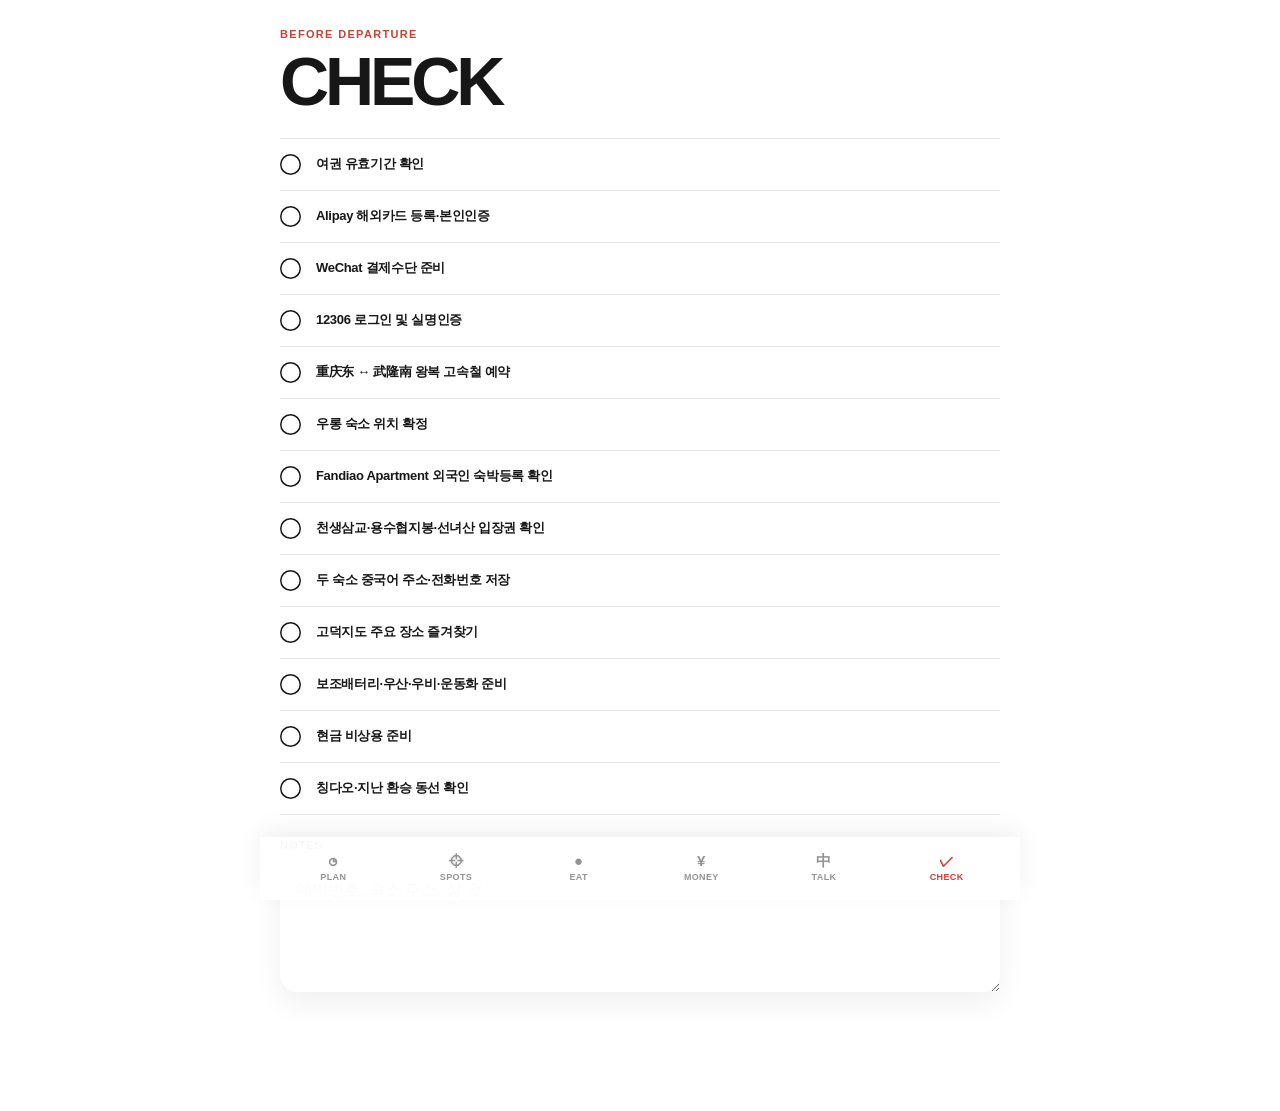
==== check.html @ ffa8d78a "Add files via upload" ====
<!doctype html><html lang="ko"><head><meta charset="utf-8"><meta name="viewport" content="width=device-width,initial-scale=1,viewport-fit=cover"><meta name="theme-color" content="#c84236"><title>Chongqing City — Check</title><link rel="manifest" href="manifest.json"><link rel="stylesheet" href="styles.css"></head><body><main class="shell"><header class="page-header"><div class="eyebrow">Before departure</div><h1 class="page-title">CHECK</h1></header><div id="checks"></div><div class="note"><label>Notes</label><textarea id="notes" placeholder="예약번호, 숙소 주소, 살 것"></textarea></div></main><div id="nav"></div><script src="data.js"></script><script src="app.js"></script><script>
const root=document.getElementById('checks');root.innerHTML=CHECKS.map((x,i)=>`<label class="check-row ${state['check'+i]?'done':''}" id="row${i}"><input type="checkbox" ${state['check'+i]?'checked':''} data-i="${i}"><span>${x}</span></label>`).join('');root.querySelectorAll('input').forEach(x=>x.onchange=()=>{state['check'+x.dataset.i]=x.checked;save();document.getElementById('row'+x.dataset.i).classList.toggle('done',x.checked)});const n=document.getElementById('notes');n.value=state.freeNotes||'';n.oninput=()=>{state.freeNotes=n.value;save()};document.getElementById('nav').innerHTML=nav('check');
</script></body></html>
---- styles.css ----
:root{
  --red:#c84236;
  --red-dark:#a9322a;
  --black:#171717;
  --white:#ffffff;
  --shadow:0 10px 28px rgba(23,23,23,.07);
  --radius:22px;
}
*{box-sizing:border-box}
html{background:var(--white);scroll-behavior:smooth}
body{margin:0;background:var(--white);color:var(--black);font-family:Inter,ui-sans-serif,-apple-system,BlinkMacSystemFont,"Segoe UI","Noto Sans KR",Arial,sans-serif;line-height:1.5;letter-spacing:-.02em}
a{color:inherit;text-decoration:none}button,input,textarea{font:inherit;color:inherit}
button{cursor:pointer}
.shell{width:min(100%,760px);margin:0 auto;padding:0 20px 112px}
.app-header{padding:calc(26px + env(safe-area-inset-top)) 0 22px;display:flex;align-items:flex-end;justify-content:space-between;gap:20px}
.app-title{margin:0;font-size:clamp(38px,10vw,66px);line-height:.88;letter-spacing:-.065em;font-weight:900;text-transform:uppercase}
.app-title span{color:var(--red)}
.app-meta{text-align:right;font-size:11px;font-weight:800;line-height:1.45;text-transform:uppercase;letter-spacing:.08em}
.page-header{padding:calc(26px + env(safe-area-inset-top)) 0 26px}
.eyebrow{font-size:11px;font-weight:850;letter-spacing:.12em;text-transform:uppercase;color:var(--red);margin-bottom:8px}
.page-title{font-size:clamp(42px,11vw,68px);line-height:.9;letter-spacing:-.06em;margin:0;font-weight:900;text-transform:uppercase}
.page-sub{margin:12px 0 0;font-size:13px;font-weight:650;max-width:560px}

/* PLAN */
.day{padding:0 0 34px;margin-bottom:34px;border-bottom:1px solid rgba(23,23,23,.10)}
.day:last-child{border-bottom:0}
.day-head{display:grid;grid-template-columns:72px 1fr;gap:16px;align-items:start;margin-bottom:12px}
.day-date{font-size:28px;line-height:1;font-weight:900;color:var(--red);letter-spacing:-.05em}
.day-date small{display:block;margin-top:6px;font-size:10px;letter-spacing:.12em;color:var(--black)}
.day-name{font-size:25px;font-weight:850;letter-spacing:-.04em;line-height:1.05}
.day-place{font-size:11px;font-weight:700;margin-top:5px;opacity:.62}
.timeline{margin-left:88px}
.event{display:grid;grid-template-columns:68px 1fr auto;gap:12px;align-items:start;padding:13px 0}
.event-time{font-size:11px;font-weight:850;letter-spacing:-.01em;padding-top:2px}
.event-main{min-width:0}
.event-title{font-size:15px;font-weight:800;line-height:1.25}
.event-sub{font-size:11px;opacity:.62;margin-top:4px;font-weight:600;line-height:1.45}
.event-link{appearance:none;border:0;background:none;text-align:left;padding:0;width:100%;display:block}
.event-link .event-title:after{content:'  ↗';color:var(--red);font-size:11px}
.event-type{font-size:9px;font-weight:850;color:var(--red);text-transform:uppercase;letter-spacing:.08em;padding-top:2px}

/* LIST PAGES */
.filter-row{display:flex;gap:8px;overflow:auto;padding-bottom:18px;scrollbar-width:none}.filter-row::-webkit-scrollbar{display:none}
.filter{border:0;background:var(--white);box-shadow:inset 0 0 0 1px rgba(23,23,23,.12);padding:8px 12px;border-radius:999px;font-size:11px;font-weight:800;white-space:nowrap}
.filter.active{background:var(--black);color:var(--white);box-shadow:none}
.list{display:flex;flex-direction:column}
.list-item{display:grid;grid-template-columns:1fr auto;gap:18px;padding:18px 0;border-bottom:1px solid rgba(23,23,23,.10);align-items:center}
.list-item:first-child{border-top:1px solid rgba(23,23,23,.10)}
.list-title{font-size:19px;font-weight:850;letter-spacing:-.035em;line-height:1.1}
.list-cn{font-size:12px;margin-top:5px;font-weight:650;opacity:.62}
.list-meta{font-size:10px;color:var(--red);font-weight:850;letter-spacing:.08em;text-transform:uppercase;margin-bottom:6px}
.chev{width:34px;height:34px;border-radius:50%;background:var(--red);color:var(--white);display:grid;place-items:center;font-size:17px;font-weight:900}

/* MONEY */
.money-total{background:var(--red);color:var(--white);padding:26px 22px;border-radius:var(--radius);box-shadow:var(--shadow)}
.money-label{font-size:10px;font-weight:850;letter-spacing:.12em;text-transform:uppercase}.money-number{font-size:clamp(50px,14vw,88px);font-weight:900;line-height:.9;letter-spacing:-.075em;margin:22px 0 2px}.money-number small{font-size:13px;letter-spacing:.04em}
.form-grid{display:grid;grid-template-columns:1fr 1fr;gap:12px;margin-top:14px}.field{background:var(--white);box-shadow:var(--shadow);border-radius:18px;padding:16px}.field label{display:block;font-size:10px;font-weight:850;text-transform:uppercase;letter-spacing:.08em}.field input{border:0;outline:0;width:100%;font-size:34px;font-weight:900;letter-spacing:-.05em;padding:10px 0 0;background:transparent}
.info-list{margin-top:22px}.info-row{display:flex;justify-content:space-between;gap:20px;padding:13px 0;border-bottom:1px solid rgba(23,23,23,.10);font-size:12px;font-weight:700}.info-row b{text-align:right}
.note{margin-top:22px}.note label{display:block;font-size:11px;font-weight:850;text-transform:uppercase;letter-spacing:.09em;margin-bottom:9px}.note textarea{width:100%;min-height:130px;border:0;outline:0;border-radius:18px;background:var(--white);box-shadow:var(--shadow);padding:16px;resize:vertical;line-height:1.55}

/* TALK */
.phrase{padding:18px 0;border-bottom:1px solid rgba(23,23,23,.10)}.phrase:first-child{border-top:1px solid rgba(23,23,23,.10)}.phrase-ko{font-size:12px;font-weight:700;opacity:.68}.phrase-zh{font-size:20px;font-weight:850;margin:6px 0 12px;letter-spacing:-.02em}.small-btn{border:0;background:var(--black);color:var(--white);border-radius:999px;padding:8px 11px;font-size:10px;font-weight:850;text-transform:uppercase;letter-spacing:.07em}

/* CHECK */
.check-row{display:grid;grid-template-columns:24px 1fr;gap:12px;padding:15px 0;border-bottom:1px solid rgba(23,23,23,.10);align-items:start;font-size:13px;font-weight:700}.check-row:first-child{border-top:1px solid rgba(23,23,23,.10)}.check-row input{appearance:none;width:21px;height:21px;border-radius:50%;box-shadow:inset 0 0 0 1.5px var(--black);margin:0}.check-row input:checked{background:var(--red);box-shadow:none;position:relative}.check-row input:checked:after{content:'✓';color:white;position:absolute;left:5px;top:0px;font-size:13px;font-weight:900}.check-row.done span{text-decoration:line-through;opacity:.45}

/* DETAIL */
.back{display:inline-flex;align-items:center;gap:7px;font-size:11px;font-weight:850;text-transform:uppercase;letter-spacing:.08em;margin-bottom:28px}
.detail-hero{padding-top:8px}.detail-type{font-size:10px;font-weight:850;color:var(--red);letter-spacing:.11em;text-transform:uppercase}.detail-name{font-size:clamp(44px,12vw,76px);font-weight:900;line-height:.88;letter-spacing:-.065em;margin:10px 0 8px}.detail-cn{font-size:18px;font-weight:750;opacity:.64}.detail-meta{display:flex;flex-wrap:wrap;gap:8px;margin-top:20px}.tag{background:rgba(200,66,54,.09);color:var(--red-dark);font-size:10px;font-weight:850;border-radius:999px;padding:7px 10px}.detail-section{padding:24px 0;border-bottom:1px solid rgba(23,23,23,.10)}.detail-section h2{font-size:11px;color:var(--red);font-weight:900;letter-spacing:.11em;text-transform:uppercase;margin:0 0 10px}.detail-section p{font-size:14px;font-weight:650;margin:0;line-height:1.65}.detail-section ul{margin:0;padding-left:18px;font-size:13px;font-weight:650;line-height:1.7}.action-row{display:flex;gap:8px;flex-wrap:wrap;margin-top:22px}.action{border:0;border-radius:999px;background:var(--black);color:var(--white);padding:10px 14px;font-size:11px;font-weight:850}.action.red{background:var(--red)}

/* BOTTOM NAV */
.bottom{position:fixed;left:50%;bottom:0;transform:translateX(-50%);width:min(100%,760px);display:grid;grid-template-columns:repeat(6,1fr);background:rgba(255,255,255,.97);padding:8px 12px calc(8px + env(safe-area-inset-bottom));box-shadow:0 -8px 24px rgba(23,23,23,.06);z-index:30}
.nav{display:flex;flex-direction:column;align-items:center;gap:3px;padding:8px 2px;font-size:9px;font-weight:800;text-transform:uppercase;letter-spacing:.04em;opacity:.46}.nav.active{color:var(--red);opacity:1}.nav-icon{font-size:15px;line-height:1}
.toast{position:fixed;left:50%;bottom:92px;transform:translate(-50%,16px);background:var(--black);color:var(--white);padding:9px 13px;border-radius:999px;font-size:10px;font-weight:850;opacity:0;pointer-events:none;transition:.2s;z-index:50}.toast.show{opacity:1;transform:translate(-50%,0)}

@media(max-width:560px){
 .shell{padding-left:18px;padding-right:18px}.app-header{align-items:flex-start;flex-direction:column;gap:8px}.app-meta{text-align:left}.timeline{margin-left:0}.day-head{grid-template-columns:62px 1fr}.event{grid-template-columns:58px 1fr auto}.form-grid{grid-template-columns:1fr}.bottom{grid-template-columns:repeat(6,1fr);padding-left:6px;padding-right:6px}.nav{font-size:8px}.nav-icon{font-size:14px}
}
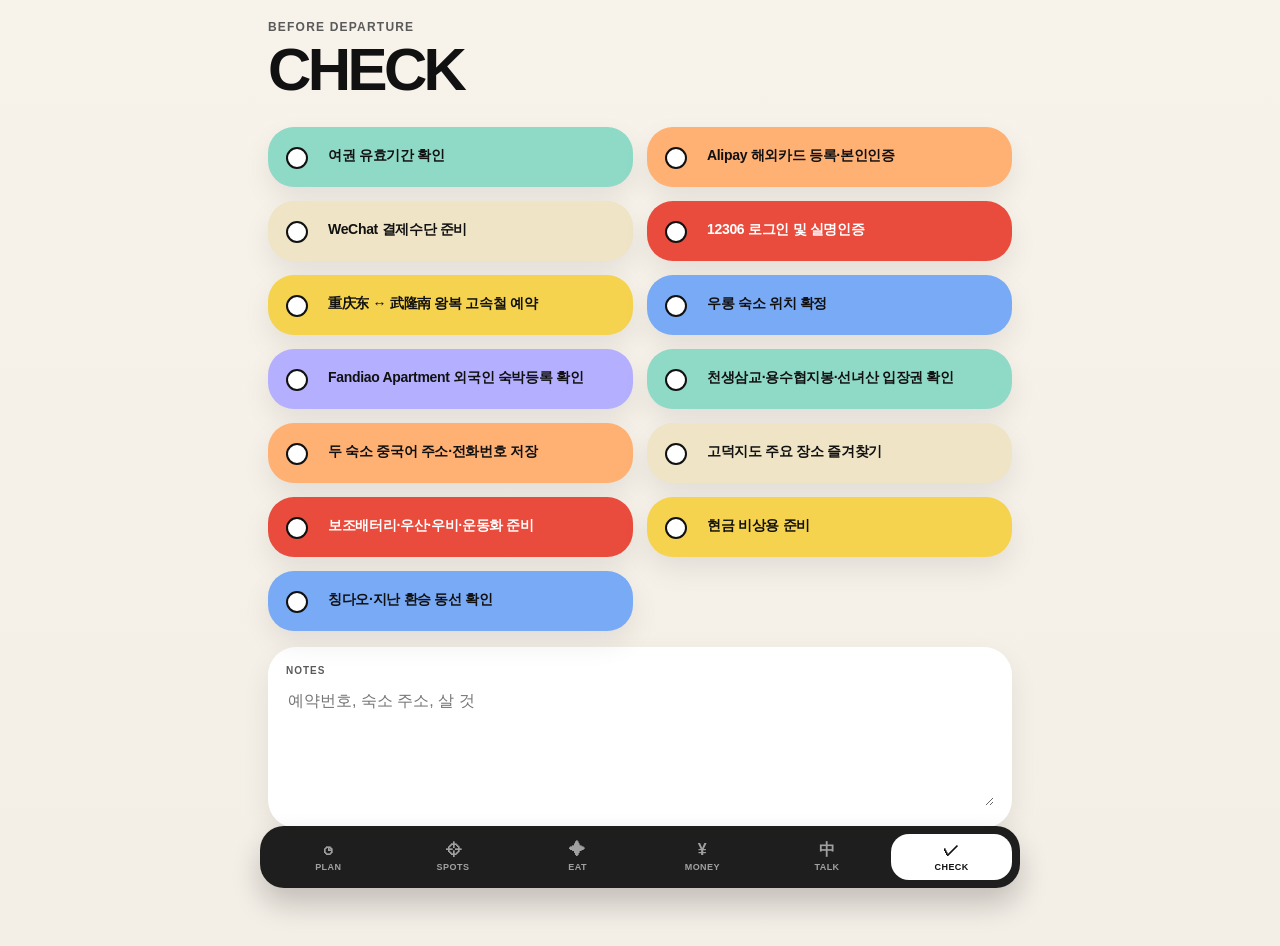
==== commit 12a6c0bc: "Add files via upload" ====
--- a/check.html
+++ b/check.html
@@ -1,3 +1,12 @@
-<!doctype html><html lang="ko"><head><meta charset="utf-8"><meta name="viewport" content="width=device-width,initial-scale=1,viewport-fit=cover"><meta name="theme-color" content="#c84236"><title>Chongqing City — Check</title><link rel="manifest" href="manifest.json"><link rel="stylesheet" href="styles.css"></head><body><main class="shell"><header class="page-header"><div class="eyebrow">Before departure</div><h1 class="page-title">CHECK</h1></header><div id="checks"></div><div class="note"><label>Notes</label><textarea id="notes" placeholder="예약번호, 숙소 주소, 살 것"></textarea></div></main><div id="nav"></div><script src="data.js"></script><script src="app.js"></script><script>
-const root=document.getElementById('checks');root.innerHTML=CHECKS.map((x,i)=>`<label class="check-row ${state['check'+i]?'done':''}" id="row${i}"><input type="checkbox" ${state['check'+i]?'checked':''} data-i="${i}"><span>${x}</span></label>`).join('');root.querySelectorAll('input').forEach(x=>x.onchange=()=>{state['check'+x.dataset.i]=x.checked;save();document.getElementById('row'+x.dataset.i).classList.toggle('done',x.checked)});const n=document.getElementById('notes');n.value=state.freeNotes||'';n.oninput=()=>{state.freeNotes=n.value;save()};document.getElementById('nav').innerHTML=nav('check');
-</script></body></html>
+<!doctype html><html lang="ko"><head><meta charset="utf-8"><meta name="viewport" content="width=device-width,initial-scale=1,viewport-fit=cover"><meta name="theme-color" content="#111111"><title>Chongqing City — Check</title><link rel="manifest" href="manifest.json"><link rel="stylesheet" href="styles.css"></head><body>
+<main class="shell">
+  <header class="page-header"><div class="page-label">Before departure</div><h1 class="page-title">CHECK</h1></header>
+  <section class="check-grid" id="checks"></section>
+  <div class="note-card"><label>Notes</label><textarea id="notes" placeholder="예약번호, 숙소 주소, 살 것"></textarea></div>
+</main>
+<div id="nav"></div>
+<script src="data.js"></script><script src="app.js"></script>
+<script>
+const root=document.getElementById('checks');root.innerHTML=CHECKS.map((x,i)=>`<label class="task-card ${colorClass(i,4)} ${state['check'+i]?'done':''}" id="row${i}"><input type="checkbox" ${state['check'+i]?'checked':''} data-i="${i}"><span class="task-text">${x}</span></label>`).join('');root.querySelectorAll('input').forEach(x=>x.onchange=()=>{state['check'+x.dataset.i]=x.checked;save();document.getElementById('row'+x.dataset.i).classList.toggle('done',x.checked)});const n=document.getElementById('notes');n.value=state.freeNotes||'';n.oninput=()=>{state.freeNotes=n.value;save()};document.getElementById('nav').innerHTML=nav('check');
+</script>
+</body></html>
--- a/styles.css
+++ b/styles.css
@@ -1,78 +1,124 @@
 :root{
-  --red:#c84236;
-  --red-dark:#a9322a;
-  --black:#171717;
+  --bg:#f4efe6;
+  --paper:#fffdf8;
+  --text:#111111;
+  --muted:#5a5a5a;
+  --black:#121212;
   --white:#ffffff;
-  --shadow:0 10px 28px rgba(23,23,23,.07);
-  --radius:22px;
+  --red:#e94b3c;
+  --yellow:#f5d34f;
+  --blue:#78aaf6;
+  --violet:#b5afff;
+  --mint:#8fd9c7;
+  --peach:#ffb073;
+  --sand:#efe4c6;
+  --radius-xl:34px;
+  --radius-lg:26px;
+  --radius-md:18px;
+  --shadow:0 12px 28px rgba(0,0,0,.08);
 }
 *{box-sizing:border-box}
-html{background:var(--white);scroll-behavior:smooth}
-body{margin:0;background:var(--white);color:var(--black);font-family:Inter,ui-sans-serif,-apple-system,BlinkMacSystemFont,"Segoe UI","Noto Sans KR",Arial,sans-serif;line-height:1.5;letter-spacing:-.02em}
-a{color:inherit;text-decoration:none}button,input,textarea{font:inherit;color:inherit}
-button{cursor:pointer}
-.shell{width:min(100%,760px);margin:0 auto;padding:0 20px 112px}
-.app-header{padding:calc(26px + env(safe-area-inset-top)) 0 22px;display:flex;align-items:flex-end;justify-content:space-between;gap:20px}
-.app-title{margin:0;font-size:clamp(38px,10vw,66px);line-height:.88;letter-spacing:-.065em;font-weight:900;text-transform:uppercase}
-.app-title span{color:var(--red)}
-.app-meta{text-align:right;font-size:11px;font-weight:800;line-height:1.45;text-transform:uppercase;letter-spacing:.08em}
-.page-header{padding:calc(26px + env(safe-area-inset-top)) 0 26px}
-.eyebrow{font-size:11px;font-weight:850;letter-spacing:.12em;text-transform:uppercase;color:var(--red);margin-bottom:8px}
-.page-title{font-size:clamp(42px,11vw,68px);line-height:.9;letter-spacing:-.06em;margin:0;font-weight:900;text-transform:uppercase}
-.page-sub{margin:12px 0 0;font-size:13px;font-weight:650;max-width:560px}
-
-/* PLAN */
-.day{padding:0 0 34px;margin-bottom:34px;border-bottom:1px solid rgba(23,23,23,.10)}
-.day:last-child{border-bottom:0}
-.day-head{display:grid;grid-template-columns:72px 1fr;gap:16px;align-items:start;margin-bottom:12px}
-.day-date{font-size:28px;line-height:1;font-weight:900;color:var(--red);letter-spacing:-.05em}
-.day-date small{display:block;margin-top:6px;font-size:10px;letter-spacing:.12em;color:var(--black)}
-.day-name{font-size:25px;font-weight:850;letter-spacing:-.04em;line-height:1.05}
-.day-place{font-size:11px;font-weight:700;margin-top:5px;opacity:.62}
-.timeline{margin-left:88px}
-.event{display:grid;grid-template-columns:68px 1fr auto;gap:12px;align-items:start;padding:13px 0}
-.event-time{font-size:11px;font-weight:850;letter-spacing:-.01em;padding-top:2px}
-.event-main{min-width:0}
-.event-title{font-size:15px;font-weight:800;line-height:1.25}
-.event-sub{font-size:11px;opacity:.62;margin-top:4px;font-weight:600;line-height:1.45}
-.event-link{appearance:none;border:0;background:none;text-align:left;padding:0;width:100%;display:block}
-.event-link .event-title:after{content:'  ↗';color:var(--red);font-size:11px}
-.event-type{font-size:9px;font-weight:850;color:var(--red);text-transform:uppercase;letter-spacing:.08em;padding-top:2px}
-
-/* LIST PAGES */
-.filter-row{display:flex;gap:8px;overflow:auto;padding-bottom:18px;scrollbar-width:none}.filter-row::-webkit-scrollbar{display:none}
-.filter{border:0;background:var(--white);box-shadow:inset 0 0 0 1px rgba(23,23,23,.12);padding:8px 12px;border-radius:999px;font-size:11px;font-weight:800;white-space:nowrap}
-.filter.active{background:var(--black);color:var(--white);box-shadow:none}
-.list{display:flex;flex-direction:column}
-.list-item{display:grid;grid-template-columns:1fr auto;gap:18px;padding:18px 0;border-bottom:1px solid rgba(23,23,23,.10);align-items:center}
-.list-item:first-child{border-top:1px solid rgba(23,23,23,.10)}
-.list-title{font-size:19px;font-weight:850;letter-spacing:-.035em;line-height:1.1}
-.list-cn{font-size:12px;margin-top:5px;font-weight:650;opacity:.62}
-.list-meta{font-size:10px;color:var(--red);font-weight:850;letter-spacing:.08em;text-transform:uppercase;margin-bottom:6px}
-.chev{width:34px;height:34px;border-radius:50%;background:var(--red);color:var(--white);display:grid;place-items:center;font-size:17px;font-weight:900}
-
-/* MONEY */
-.money-total{background:var(--red);color:var(--white);padding:26px 22px;border-radius:var(--radius);box-shadow:var(--shadow)}
-.money-label{font-size:10px;font-weight:850;letter-spacing:.12em;text-transform:uppercase}.money-number{font-size:clamp(50px,14vw,88px);font-weight:900;line-height:.9;letter-spacing:-.075em;margin:22px 0 2px}.money-number small{font-size:13px;letter-spacing:.04em}
-.form-grid{display:grid;grid-template-columns:1fr 1fr;gap:12px;margin-top:14px}.field{background:var(--white);box-shadow:var(--shadow);border-radius:18px;padding:16px}.field label{display:block;font-size:10px;font-weight:850;text-transform:uppercase;letter-spacing:.08em}.field input{border:0;outline:0;width:100%;font-size:34px;font-weight:900;letter-spacing:-.05em;padding:10px 0 0;background:transparent}
-.info-list{margin-top:22px}.info-row{display:flex;justify-content:space-between;gap:20px;padding:13px 0;border-bottom:1px solid rgba(23,23,23,.10);font-size:12px;font-weight:700}.info-row b{text-align:right}
-.note{margin-top:22px}.note label{display:block;font-size:11px;font-weight:850;text-transform:uppercase;letter-spacing:.09em;margin-bottom:9px}.note textarea{width:100%;min-height:130px;border:0;outline:0;border-radius:18px;background:var(--white);box-shadow:var(--shadow);padding:16px;resize:vertical;line-height:1.55}
-
-/* TALK */
-.phrase{padding:18px 0;border-bottom:1px solid rgba(23,23,23,.10)}.phrase:first-child{border-top:1px solid rgba(23,23,23,.10)}.phrase-ko{font-size:12px;font-weight:700;opacity:.68}.phrase-zh{font-size:20px;font-weight:850;margin:6px 0 12px;letter-spacing:-.02em}.small-btn{border:0;background:var(--black);color:var(--white);border-radius:999px;padding:8px 11px;font-size:10px;font-weight:850;text-transform:uppercase;letter-spacing:.07em}
-
-/* CHECK */
-.check-row{display:grid;grid-template-columns:24px 1fr;gap:12px;padding:15px 0;border-bottom:1px solid rgba(23,23,23,.10);align-items:start;font-size:13px;font-weight:700}.check-row:first-child{border-top:1px solid rgba(23,23,23,.10)}.check-row input{appearance:none;width:21px;height:21px;border-radius:50%;box-shadow:inset 0 0 0 1.5px var(--black);margin:0}.check-row input:checked{background:var(--red);box-shadow:none;position:relative}.check-row input:checked:after{content:'✓';color:white;position:absolute;left:5px;top:0px;font-size:13px;font-weight:900}.check-row.done span{text-decoration:line-through;opacity:.45}
-
-/* DETAIL */
-.back{display:inline-flex;align-items:center;gap:7px;font-size:11px;font-weight:850;text-transform:uppercase;letter-spacing:.08em;margin-bottom:28px}
-.detail-hero{padding-top:8px}.detail-type{font-size:10px;font-weight:850;color:var(--red);letter-spacing:.11em;text-transform:uppercase}.detail-name{font-size:clamp(44px,12vw,76px);font-weight:900;line-height:.88;letter-spacing:-.065em;margin:10px 0 8px}.detail-cn{font-size:18px;font-weight:750;opacity:.64}.detail-meta{display:flex;flex-wrap:wrap;gap:8px;margin-top:20px}.tag{background:rgba(200,66,54,.09);color:var(--red-dark);font-size:10px;font-weight:850;border-radius:999px;padding:7px 10px}.detail-section{padding:24px 0;border-bottom:1px solid rgba(23,23,23,.10)}.detail-section h2{font-size:11px;color:var(--red);font-weight:900;letter-spacing:.11em;text-transform:uppercase;margin:0 0 10px}.detail-section p{font-size:14px;font-weight:650;margin:0;line-height:1.65}.detail-section ul{margin:0;padding-left:18px;font-size:13px;font-weight:650;line-height:1.7}.action-row{display:flex;gap:8px;flex-wrap:wrap;margin-top:22px}.action{border:0;border-radius:999px;background:var(--black);color:var(--white);padding:10px 14px;font-size:11px;font-weight:850}.action.red{background:var(--red)}
-
-/* BOTTOM NAV */
-.bottom{position:fixed;left:50%;bottom:0;transform:translateX(-50%);width:min(100%,760px);display:grid;grid-template-columns:repeat(6,1fr);background:rgba(255,255,255,.97);padding:8px 12px calc(8px + env(safe-area-inset-bottom));box-shadow:0 -8px 24px rgba(23,23,23,.06);z-index:30}
-.nav{display:flex;flex-direction:column;align-items:center;gap:3px;padding:8px 2px;font-size:9px;font-weight:800;text-transform:uppercase;letter-spacing:.04em;opacity:.46}.nav.active{color:var(--red);opacity:1}.nav-icon{font-size:15px;line-height:1}
-.toast{position:fixed;left:50%;bottom:92px;transform:translate(-50%,16px);background:var(--black);color:var(--white);padding:9px 13px;border-radius:999px;font-size:10px;font-weight:850;opacity:0;pointer-events:none;transition:.2s;z-index:50}.toast.show{opacity:1;transform:translate(-50%,0)}
-
-@media(max-width:560px){
- .shell{padding-left:18px;padding-right:18px}.app-header{align-items:flex-start;flex-direction:column;gap:8px}.app-meta{text-align:left}.timeline{margin-left:0}.day-head{grid-template-columns:62px 1fr}.event{grid-template-columns:58px 1fr auto}.form-grid{grid-template-columns:1fr}.bottom{grid-template-columns:repeat(6,1fr);padding-left:6px;padding-right:6px}.nav{font-size:8px}.nav-icon{font-size:14px}
+html{background:var(--bg);scroll-behavior:smooth}
+body{margin:0;background:linear-gradient(180deg,#f7f2ea 0%, #f3eee6 100%);color:var(--text);font-family:Inter,ui-sans-serif,-apple-system,BlinkMacSystemFont,"Segoe UI","Noto Sans KR",Arial,sans-serif;letter-spacing:-.02em}
+a{text-decoration:none;color:inherit}
+button,input,textarea{font:inherit}
+button{cursor:pointer;border:0}
+.shell{width:min(100%,780px);margin:0 auto;padding:0 18px 118px}
+.page-top{padding:calc(20px + env(safe-area-inset-top)) 0 18px}
+.hero-kicker{font-size:12px;font-weight:800;color:var(--muted);margin-bottom:10px}
+.hero-title{font-size:clamp(34px,9vw,64px);line-height:.92;letter-spacing:-.06em;margin:0;font-weight:900}
+.hero-sub{margin:10px 0 0;font-size:13px;line-height:1.5;color:var(--muted)}
+.hero-meta{display:flex;gap:8px;flex-wrap:wrap;margin-top:16px}
+.pill{display:inline-flex;align-items:center;gap:6px;padding:9px 12px;border-radius:999px;background:#fff;box-shadow:var(--shadow);font-size:11px;font-weight:800}
+.summary-card{margin-top:16px;background:var(--black);color:var(--white);border-radius:32px;padding:20px 20px 18px;box-shadow:var(--shadow)}
+.summary-card h2{margin:0;font-size:30px;line-height:.95;letter-spacing:-.05em}
+.summary-card p{margin:10px 0 0;color:rgba(255,255,255,.75);font-size:13px;line-height:1.5}
+.day-grid,.spot-grid,.eat-grid,.talk-grid,.check-grid{display:grid;grid-template-columns:1fr;gap:14px;margin-top:18px}
+.card{position:relative;border-radius:var(--radius-xl);padding:18px;box-shadow:var(--shadow);overflow:hidden}
+.card.light{background:var(--paper)}
+.card.dark{background:var(--black);color:var(--white)}
+.card .tiny{font-size:10px;font-weight:900;letter-spacing:.12em;text-transform:uppercase;opacity:.72}
+.card .big{font-size:clamp(28px,8vw,44px);font-weight:900;line-height:.92;letter-spacing:-.05em;margin:8px 0 0}
+.card .mid{font-size:18px;font-weight:850;line-height:1.08;letter-spacing:-.03em}
+.card .sub{font-size:12px;color:var(--muted);line-height:1.45;margin-top:8px}
+.card.dark .sub{color:rgba(255,255,255,.72)}
+.card-stat{display:flex;justify-content:space-between;align-items:flex-end;gap:14px;margin-top:8px}
+.card-badge{display:inline-flex;align-items:center;gap:6px;font-size:10px;font-weight:900;letter-spacing:.08em;text-transform:uppercase;padding:8px 10px;border-radius:999px;background:rgba(255,255,255,.55)}
+.card.dark .card-badge{background:rgba(255,255,255,.12);color:#fff}
+.day-card .top-row{display:flex;justify-content:space-between;gap:12px;align-items:flex-start}
+.day-card .day-no{font-size:13px;font-weight:900;text-transform:uppercase;letter-spacing:.08em}
+.day-card .date{font-size:11px;font-weight:800;color:var(--muted)}
+.event-list{display:flex;flex-direction:column;gap:10px;margin-top:16px}
+.event-item{display:grid;grid-template-columns:56px 1fr;gap:12px;align-items:start;padding:10px 12px;border-radius:18px;background:rgba(255,255,255,.55)}
+.card.dark .event-item{background:rgba(255,255,255,.08)}
+.event-time{font-size:11px;font-weight:900;letter-spacing:.02em;padding-top:2px}
+.event-title{font-size:14px;font-weight:850;line-height:1.25}
+.event-sub{font-size:11px;color:var(--muted);margin-top:4px;line-height:1.45}
+.card.dark .event-sub{color:rgba(255,255,255,.7)}
+.event-item.clickable .event-title::after{content:'↗';display:inline-block;margin-left:6px;color:var(--red);font-size:11px}
+.quick-nav{display:flex;gap:10px;overflow:auto;padding:6px 0 4px;scrollbar-width:none}.quick-nav::-webkit-scrollbar{display:none}
+.quick-nav .pill{white-space:nowrap}
+.page-header{padding:calc(20px + env(safe-area-inset-top)) 0 12px}
+.page-label{font-size:12px;font-weight:900;letter-spacing:.1em;text-transform:uppercase;color:var(--muted);margin-bottom:8px}
+.page-title{font-size:clamp(38px,10vw,60px);line-height:.92;margin:0;font-weight:900;letter-spacing:-.06em}
+.page-sub{margin:10px 0 0;color:var(--muted);font-size:13px;line-height:1.5}
+.filter-row{display:flex;gap:8px;overflow:auto;padding:12px 0 8px;scrollbar-width:none}.filter-row::-webkit-scrollbar{display:none}
+.filter{background:#fff;border-radius:999px;padding:10px 13px;font-size:11px;font-weight:900;white-space:nowrap;box-shadow:var(--shadow)}
+.filter.active{background:var(--black);color:#fff}
+.grid-two{display:grid;grid-template-columns:repeat(2,minmax(0,1fr));gap:14px;margin-top:16px}
+.tile{display:block;min-height:178px;border-radius:28px;padding:16px;box-shadow:var(--shadow);position:relative;overflow:hidden}
+.tile .chip{display:inline-flex;padding:7px 10px;border-radius:999px;background:rgba(255,255,255,.65);font-size:10px;font-weight:900;letter-spacing:.08em;text-transform:uppercase}
+.tile .title{margin-top:18px;font-size:25px;line-height:.95;letter-spacing:-.05em;font-weight:900}
+.tile .caption{margin-top:8px;font-size:12px;line-height:1.45;color:#353535}
+.tile .meta{position:absolute;left:16px;bottom:16px;font-size:11px;font-weight:800;color:#353535}
+.tile .go{position:absolute;right:14px;bottom:14px;width:38px;height:38px;border-radius:50%;background:rgba(17,17,17,.92);color:#fff;display:grid;place-items:center;font-size:18px}
+.money-hero{background:var(--black);color:#fff;border-radius:36px;padding:22px;box-shadow:var(--shadow);margin-top:16px}
+.money-hero .label{font-size:11px;font-weight:900;letter-spacing:.1em;text-transform:uppercase;color:rgba(255,255,255,.7)}
+.money-hero .number{font-size:clamp(44px,13vw,84px);line-height:.9;font-weight:900;letter-spacing:-.08em;margin:16px 0 4px}
+.money-hero small{font-size:14px;letter-spacing:.04em}
+.input-card{border-radius:26px;padding:18px;box-shadow:var(--shadow);background:#fff}
+.input-card label{display:block;font-size:10px;font-weight:900;letter-spacing:.1em;text-transform:uppercase;color:var(--muted)}
+.input-card input{width:100%;border:0;background:transparent;font-size:34px;font-weight:900;letter-spacing:-.05em;padding-top:8px;outline:0}
+.stack{display:grid;gap:12px;margin-top:16px}
+.info-chip{display:flex;justify-content:space-between;gap:16px;align-items:center;padding:16px 18px;border-radius:22px;box-shadow:var(--shadow);font-size:13px;font-weight:800}
+.info-chip b{font-size:15px}
+.note-card{margin-top:16px;background:#fff;border-radius:28px;padding:18px;box-shadow:var(--shadow)}
+.note-card label{display:block;font-size:10px;font-weight:900;letter-spacing:.1em;text-transform:uppercase;color:var(--muted);margin-bottom:10px}
+.note-card textarea{width:100%;min-height:120px;border:0;background:transparent;outline:0;resize:vertical;line-height:1.6}
+.chat-card{border-radius:28px;padding:16px;box-shadow:var(--shadow)}
+.chat-card .ko{font-size:12px;color:#333;line-height:1.5}
+.chat-card .zh{font-size:22px;font-weight:900;line-height:1.05;margin:10px 0 14px;letter-spacing:-.03em}
+.chat-card .copy{display:inline-flex;padding:10px 13px;border-radius:999px;background:#111;color:#fff;font-size:10px;font-weight:900;letter-spacing:.08em;text-transform:uppercase}
+.task-card{display:grid;grid-template-columns:28px 1fr;gap:14px;align-items:flex-start;padding:18px;border-radius:26px;box-shadow:var(--shadow);background:#fff}
+.task-card input{appearance:none;width:22px;height:22px;border-radius:50%;border:2px solid #111;margin:2px 0 0;background:#fff}
+.task-card input:checked{background:var(--red);border-color:var(--red);position:relative}
+.task-card input:checked:after{content:'✓';position:absolute;left:4px;top:-2px;color:#fff;font-size:15px;font-weight:900}
+.task-card.done .task-text{text-decoration:line-through;opacity:.45}
+.task-text{font-size:14px;font-weight:800;line-height:1.45}
+.back-link{display:inline-flex;align-items:center;gap:7px;font-size:11px;font-weight:900;text-transform:uppercase;letter-spacing:.08em;color:var(--muted);margin-bottom:14px}
+.detail-hero{border-radius:34px;padding:22px;box-shadow:var(--shadow);margin-top:6px}
+.detail-hero .type{font-size:11px;font-weight:900;text-transform:uppercase;letter-spacing:.1em;color:#363636}
+.detail-hero .name{font-size:clamp(36px,10vw,62px);line-height:.92;letter-spacing:-.06em;font-weight:900;margin:12px 0 6px}
+.detail-hero .cn{font-size:18px;font-weight:700;color:#444}
+.detail-tags{display:flex;flex-wrap:wrap;gap:8px;margin-top:18px}
+.detail-tags span{padding:9px 12px;border-radius:999px;background:rgba(255,255,255,.66);font-size:11px;font-weight:900;letter-spacing:.04em}
+.section{background:#fff;border-radius:28px;padding:18px;box-shadow:var(--shadow);margin-top:14px}
+.section h2{font-size:11px;font-weight:900;letter-spacing:.1em;text-transform:uppercase;color:var(--muted);margin:0 0 10px}
+.section p{margin:0;font-size:14px;line-height:1.65}
+.section ul{margin:0;padding-left:18px;font-size:14px;line-height:1.7}
+.action-row{display:flex;gap:10px;flex-wrap:wrap;margin-top:16px}
+.action-btn{display:inline-flex;align-items:center;justify-content:center;padding:12px 16px;border-radius:999px;background:#111;color:#fff;font-size:11px;font-weight:900;letter-spacing:.08em;text-transform:uppercase}
+.bottom{position:fixed;left:50%;bottom:12px;transform:translateX(-50%);width:min(calc(100% - 24px),760px);background:rgba(17,17,17,.94);backdrop-filter:blur(18px);border-radius:24px;padding:8px 8px calc(8px + env(safe-area-inset-bottom));display:grid;grid-template-columns:repeat(6,1fr);gap:4px;box-shadow:0 16px 30px rgba(0,0,0,.2);z-index:40}
+.nav{display:flex;flex-direction:column;align-items:center;gap:4px;padding:8px 2px;color:rgba(255,255,255,.58);font-size:9px;font-weight:900;text-transform:uppercase;letter-spacing:.05em}
+.nav.active{background:#fff;color:#111;border-radius:18px}
+.nav-icon{font-size:16px;line-height:1}
+.toast{position:fixed;left:50%;bottom:96px;transform:translate(-50%,16px);background:#111;color:#fff;padding:10px 14px;border-radius:999px;font-size:10px;font-weight:900;letter-spacing:.05em;opacity:0;pointer-events:none;transition:.2s;z-index:60}.toast.show{opacity:1;transform:translate(-50%,0)}
+.color-red{background:var(--red);color:#fff}.color-yellow{background:var(--yellow)}.color-blue{background:var(--blue)}.color-violet{background:var(--violet)}.color-mint{background:var(--mint)}.color-peach{background:var(--peach)}.color-sand{background:var(--sand)}
+@media (max-width:580px){
+  .grid-two{grid-template-columns:1fr 1fr}
+  .tile{min-height:164px}
 }
+@media (min-width:700px){
+  .day-grid{grid-template-columns:1fr 1fr}
+  .spot-grid,.eat-grid,.talk-grid,.check-grid{grid-template-columns:1fr 1fr}
+}
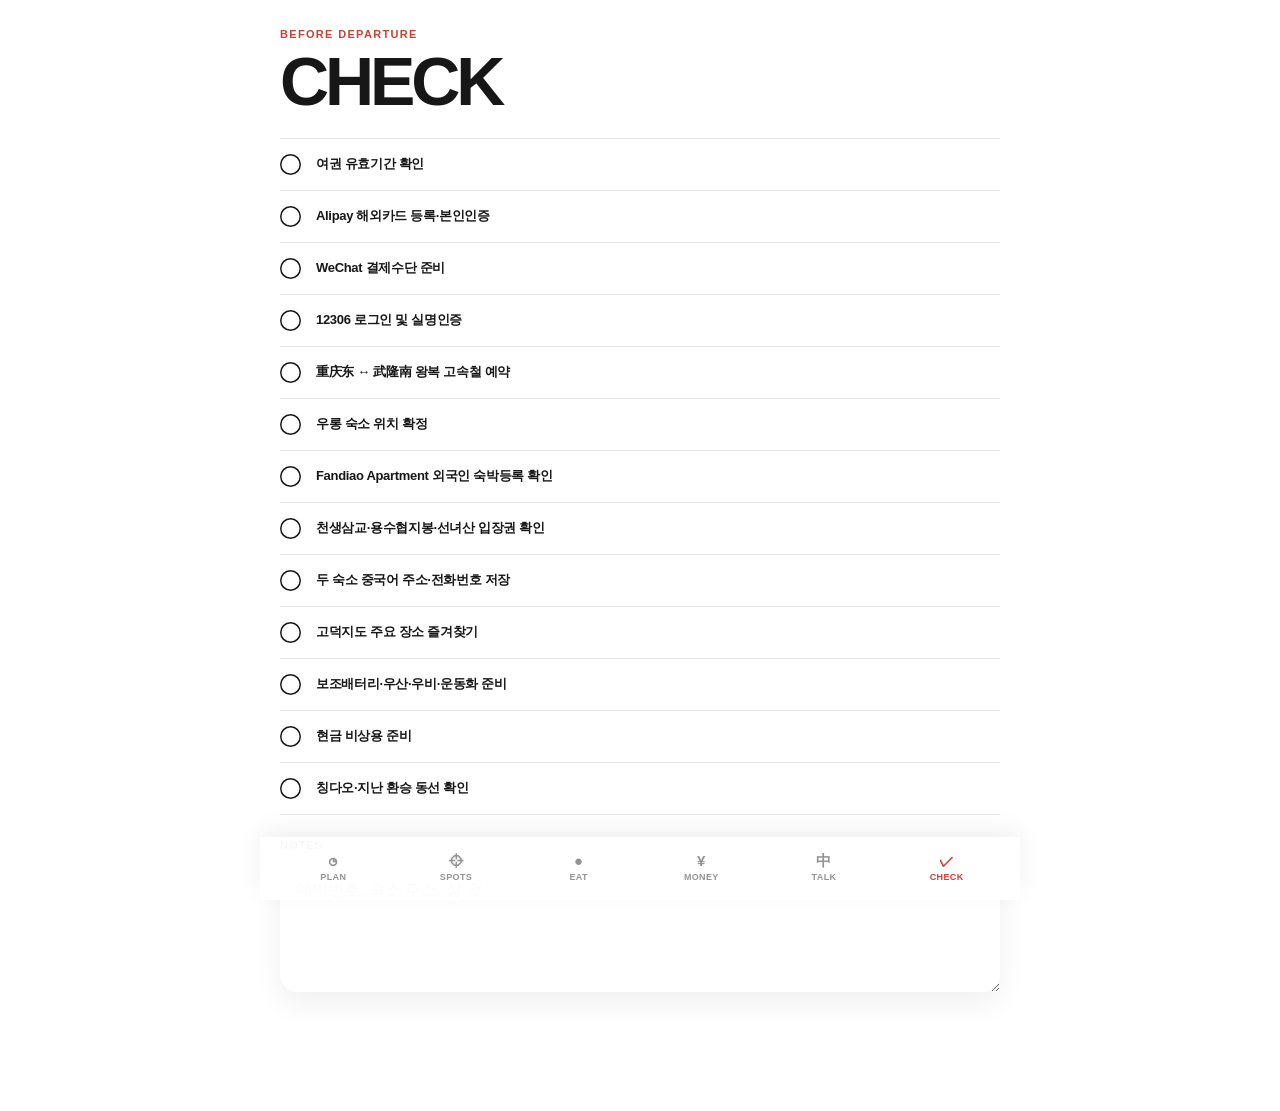
==== commit e422fe16: "Add files via upload" ====
--- a/check.html
+++ b/check.html
@@ -1,12 +1,3 @@
-<!doctype html><html lang="ko"><head><meta charset="utf-8"><meta name="viewport" content="width=device-width,initial-scale=1,viewport-fit=cover"><meta name="theme-color" content="#111111"><title>Chongqing City — Check</title><link rel="manifest" href="manifest.json"><link rel="stylesheet" href="styles.css"></head><body>
-<main class="shell">
-  <header class="page-header"><div class="page-label">Before departure</div><h1 class="page-title">CHECK</h1></header>
-  <section class="check-grid" id="checks"></section>
-  <div class="note-card"><label>Notes</label><textarea id="notes" placeholder="예약번호, 숙소 주소, 살 것"></textarea></div>
-</main>
-<div id="nav"></div>
-<script src="data.js"></script><script src="app.js"></script>
-<script>
-const root=document.getElementById('checks');root.innerHTML=CHECKS.map((x,i)=>`<label class="task-card ${colorClass(i,4)} ${state['check'+i]?'done':''}" id="row${i}"><input type="checkbox" ${state['check'+i]?'checked':''} data-i="${i}"><span class="task-text">${x}</span></label>`).join('');root.querySelectorAll('input').forEach(x=>x.onchange=()=>{state['check'+x.dataset.i]=x.checked;save();document.getElementById('row'+x.dataset.i).classList.toggle('done',x.checked)});const n=document.getElementById('notes');n.value=state.freeNotes||'';n.oninput=()=>{state.freeNotes=n.value;save()};document.getElementById('nav').innerHTML=nav('check');
-</script>
-</body></html>
+<!doctype html><html lang="ko"><head><meta charset="utf-8"><meta name="viewport" content="width=device-width,initial-scale=1,viewport-fit=cover"><meta name="theme-color" content="#c84236"><title>Chongqing City — Check</title><link rel="manifest" href="manifest.json"><link rel="stylesheet" href="styles.css"></head><body><main class="shell"><header class="page-header"><div class="eyebrow">Before departure</div><h1 class="page-title">CHECK</h1></header><div id="checks"></div><div class="note"><label>Notes</label><textarea id="notes" placeholder="예약번호, 숙소 주소, 살 것"></textarea></div></main><div id="nav"></div><script src="data.js"></script><script src="app.js"></script><script>
+const root=document.getElementById('checks');root.innerHTML=CHECKS.map((x,i)=>`<label class="check-row ${state['check'+i]?'done':''}" id="row${i}"><input type="checkbox" ${state['check'+i]?'checked':''} data-i="${i}"><span>${x}</span></label>`).join('');root.querySelectorAll('input').forEach(x=>x.onchange=()=>{state['check'+x.dataset.i]=x.checked;save();document.getElementById('row'+x.dataset.i).classList.toggle('done',x.checked)});const n=document.getElementById('notes');n.value=state.freeNotes||'';n.oninput=()=>{state.freeNotes=n.value;save()};document.getElementById('nav').innerHTML=nav('check');
+</script></body></html>
--- a/styles.css
+++ b/styles.css
@@ -1,124 +1,78 @@
 :root{
-  --bg:#f4efe6;
-  --paper:#fffdf8;
-  --text:#111111;
-  --muted:#5a5a5a;
-  --black:#121212;
+  --red:#c84236;
+  --red-dark:#a9322a;
+  --black:#171717;
   --white:#ffffff;
-  --red:#e94b3c;
-  --yellow:#f5d34f;
-  --blue:#78aaf6;
-  --violet:#b5afff;
-  --mint:#8fd9c7;
-  --peach:#ffb073;
-  --sand:#efe4c6;
-  --radius-xl:34px;
-  --radius-lg:26px;
-  --radius-md:18px;
-  --shadow:0 12px 28px rgba(0,0,0,.08);
+  --shadow:0 10px 28px rgba(23,23,23,.07);
+  --radius:22px;
 }
 *{box-sizing:border-box}
-html{background:var(--bg);scroll-behavior:smooth}
-body{margin:0;background:linear-gradient(180deg,#f7f2ea 0%, #f3eee6 100%);color:var(--text);font-family:Inter,ui-sans-serif,-apple-system,BlinkMacSystemFont,"Segoe UI","Noto Sans KR",Arial,sans-serif;letter-spacing:-.02em}
-a{text-decoration:none;color:inherit}
-button,input,textarea{font:inherit}
-button{cursor:pointer;border:0}
-.shell{width:min(100%,780px);margin:0 auto;padding:0 18px 118px}
-.page-top{padding:calc(20px + env(safe-area-inset-top)) 0 18px}
-.hero-kicker{font-size:12px;font-weight:800;color:var(--muted);margin-bottom:10px}
-.hero-title{font-size:clamp(34px,9vw,64px);line-height:.92;letter-spacing:-.06em;margin:0;font-weight:900}
-.hero-sub{margin:10px 0 0;font-size:13px;line-height:1.5;color:var(--muted)}
-.hero-meta{display:flex;gap:8px;flex-wrap:wrap;margin-top:16px}
-.pill{display:inline-flex;align-items:center;gap:6px;padding:9px 12px;border-radius:999px;background:#fff;box-shadow:var(--shadow);font-size:11px;font-weight:800}
-.summary-card{margin-top:16px;background:var(--black);color:var(--white);border-radius:32px;padding:20px 20px 18px;box-shadow:var(--shadow)}
-.summary-card h2{margin:0;font-size:30px;line-height:.95;letter-spacing:-.05em}
-.summary-card p{margin:10px 0 0;color:rgba(255,255,255,.75);font-size:13px;line-height:1.5}
-.day-grid,.spot-grid,.eat-grid,.talk-grid,.check-grid{display:grid;grid-template-columns:1fr;gap:14px;margin-top:18px}
-.card{position:relative;border-radius:var(--radius-xl);padding:18px;box-shadow:var(--shadow);overflow:hidden}
-.card.light{background:var(--paper)}
-.card.dark{background:var(--black);color:var(--white)}
-.card .tiny{font-size:10px;font-weight:900;letter-spacing:.12em;text-transform:uppercase;opacity:.72}
-.card .big{font-size:clamp(28px,8vw,44px);font-weight:900;line-height:.92;letter-spacing:-.05em;margin:8px 0 0}
-.card .mid{font-size:18px;font-weight:850;line-height:1.08;letter-spacing:-.03em}
-.card .sub{font-size:12px;color:var(--muted);line-height:1.45;margin-top:8px}
-.card.dark .sub{color:rgba(255,255,255,.72)}
-.card-stat{display:flex;justify-content:space-between;align-items:flex-end;gap:14px;margin-top:8px}
-.card-badge{display:inline-flex;align-items:center;gap:6px;font-size:10px;font-weight:900;letter-spacing:.08em;text-transform:uppercase;padding:8px 10px;border-radius:999px;background:rgba(255,255,255,.55)}
-.card.dark .card-badge{background:rgba(255,255,255,.12);color:#fff}
-.day-card .top-row{display:flex;justify-content:space-between;gap:12px;align-items:flex-start}
-.day-card .day-no{font-size:13px;font-weight:900;text-transform:uppercase;letter-spacing:.08em}
-.day-card .date{font-size:11px;font-weight:800;color:var(--muted)}
-.event-list{display:flex;flex-direction:column;gap:10px;margin-top:16px}
-.event-item{display:grid;grid-template-columns:56px 1fr;gap:12px;align-items:start;padding:10px 12px;border-radius:18px;background:rgba(255,255,255,.55)}
-.card.dark .event-item{background:rgba(255,255,255,.08)}
-.event-time{font-size:11px;font-weight:900;letter-spacing:.02em;padding-top:2px}
-.event-title{font-size:14px;font-weight:850;line-height:1.25}
-.event-sub{font-size:11px;color:var(--muted);margin-top:4px;line-height:1.45}
-.card.dark .event-sub{color:rgba(255,255,255,.7)}
-.event-item.clickable .event-title::after{content:'↗';display:inline-block;margin-left:6px;color:var(--red);font-size:11px}
-.quick-nav{display:flex;gap:10px;overflow:auto;padding:6px 0 4px;scrollbar-width:none}.quick-nav::-webkit-scrollbar{display:none}
-.quick-nav .pill{white-space:nowrap}
-.page-header{padding:calc(20px + env(safe-area-inset-top)) 0 12px}
-.page-label{font-size:12px;font-weight:900;letter-spacing:.1em;text-transform:uppercase;color:var(--muted);margin-bottom:8px}
-.page-title{font-size:clamp(38px,10vw,60px);line-height:.92;margin:0;font-weight:900;letter-spacing:-.06em}
-.page-sub{margin:10px 0 0;color:var(--muted);font-size:13px;line-height:1.5}
-.filter-row{display:flex;gap:8px;overflow:auto;padding:12px 0 8px;scrollbar-width:none}.filter-row::-webkit-scrollbar{display:none}
-.filter{background:#fff;border-radius:999px;padding:10px 13px;font-size:11px;font-weight:900;white-space:nowrap;box-shadow:var(--shadow)}
-.filter.active{background:var(--black);color:#fff}
-.grid-two{display:grid;grid-template-columns:repeat(2,minmax(0,1fr));gap:14px;margin-top:16px}
-.tile{display:block;min-height:178px;border-radius:28px;padding:16px;box-shadow:var(--shadow);position:relative;overflow:hidden}
-.tile .chip{display:inline-flex;padding:7px 10px;border-radius:999px;background:rgba(255,255,255,.65);font-size:10px;font-weight:900;letter-spacing:.08em;text-transform:uppercase}
-.tile .title{margin-top:18px;font-size:25px;line-height:.95;letter-spacing:-.05em;font-weight:900}
-.tile .caption{margin-top:8px;font-size:12px;line-height:1.45;color:#353535}
-.tile .meta{position:absolute;left:16px;bottom:16px;font-size:11px;font-weight:800;color:#353535}
-.tile .go{position:absolute;right:14px;bottom:14px;width:38px;height:38px;border-radius:50%;background:rgba(17,17,17,.92);color:#fff;display:grid;place-items:center;font-size:18px}
-.money-hero{background:var(--black);color:#fff;border-radius:36px;padding:22px;box-shadow:var(--shadow);margin-top:16px}
-.money-hero .label{font-size:11px;font-weight:900;letter-spacing:.1em;text-transform:uppercase;color:rgba(255,255,255,.7)}
-.money-hero .number{font-size:clamp(44px,13vw,84px);line-height:.9;font-weight:900;letter-spacing:-.08em;margin:16px 0 4px}
-.money-hero small{font-size:14px;letter-spacing:.04em}
-.input-card{border-radius:26px;padding:18px;box-shadow:var(--shadow);background:#fff}
-.input-card label{display:block;font-size:10px;font-weight:900;letter-spacing:.1em;text-transform:uppercase;color:var(--muted)}
-.input-card input{width:100%;border:0;background:transparent;font-size:34px;font-weight:900;letter-spacing:-.05em;padding-top:8px;outline:0}
-.stack{display:grid;gap:12px;margin-top:16px}
-.info-chip{display:flex;justify-content:space-between;gap:16px;align-items:center;padding:16px 18px;border-radius:22px;box-shadow:var(--shadow);font-size:13px;font-weight:800}
-.info-chip b{font-size:15px}
-.note-card{margin-top:16px;background:#fff;border-radius:28px;padding:18px;box-shadow:var(--shadow)}
-.note-card label{display:block;font-size:10px;font-weight:900;letter-spacing:.1em;text-transform:uppercase;color:var(--muted);margin-bottom:10px}
-.note-card textarea{width:100%;min-height:120px;border:0;background:transparent;outline:0;resize:vertical;line-height:1.6}
-.chat-card{border-radius:28px;padding:16px;box-shadow:var(--shadow)}
-.chat-card .ko{font-size:12px;color:#333;line-height:1.5}
-.chat-card .zh{font-size:22px;font-weight:900;line-height:1.05;margin:10px 0 14px;letter-spacing:-.03em}
-.chat-card .copy{display:inline-flex;padding:10px 13px;border-radius:999px;background:#111;color:#fff;font-size:10px;font-weight:900;letter-spacing:.08em;text-transform:uppercase}
-.task-card{display:grid;grid-template-columns:28px 1fr;gap:14px;align-items:flex-start;padding:18px;border-radius:26px;box-shadow:var(--shadow);background:#fff}
-.task-card input{appearance:none;width:22px;height:22px;border-radius:50%;border:2px solid #111;margin:2px 0 0;background:#fff}
-.task-card input:checked{background:var(--red);border-color:var(--red);position:relative}
-.task-card input:checked:after{content:'✓';position:absolute;left:4px;top:-2px;color:#fff;font-size:15px;font-weight:900}
-.task-card.done .task-text{text-decoration:line-through;opacity:.45}
-.task-text{font-size:14px;font-weight:800;line-height:1.45}
-.back-link{display:inline-flex;align-items:center;gap:7px;font-size:11px;font-weight:900;text-transform:uppercase;letter-spacing:.08em;color:var(--muted);margin-bottom:14px}
-.detail-hero{border-radius:34px;padding:22px;box-shadow:var(--shadow);margin-top:6px}
-.detail-hero .type{font-size:11px;font-weight:900;text-transform:uppercase;letter-spacing:.1em;color:#363636}
-.detail-hero .name{font-size:clamp(36px,10vw,62px);line-height:.92;letter-spacing:-.06em;font-weight:900;margin:12px 0 6px}
-.detail-hero .cn{font-size:18px;font-weight:700;color:#444}
-.detail-tags{display:flex;flex-wrap:wrap;gap:8px;margin-top:18px}
-.detail-tags span{padding:9px 12px;border-radius:999px;background:rgba(255,255,255,.66);font-size:11px;font-weight:900;letter-spacing:.04em}
-.section{background:#fff;border-radius:28px;padding:18px;box-shadow:var(--shadow);margin-top:14px}
-.section h2{font-size:11px;font-weight:900;letter-spacing:.1em;text-transform:uppercase;color:var(--muted);margin:0 0 10px}
-.section p{margin:0;font-size:14px;line-height:1.65}
-.section ul{margin:0;padding-left:18px;font-size:14px;line-height:1.7}
-.action-row{display:flex;gap:10px;flex-wrap:wrap;margin-top:16px}
-.action-btn{display:inline-flex;align-items:center;justify-content:center;padding:12px 16px;border-radius:999px;background:#111;color:#fff;font-size:11px;font-weight:900;letter-spacing:.08em;text-transform:uppercase}
-.bottom{position:fixed;left:50%;bottom:12px;transform:translateX(-50%);width:min(calc(100% - 24px),760px);background:rgba(17,17,17,.94);backdrop-filter:blur(18px);border-radius:24px;padding:8px 8px calc(8px + env(safe-area-inset-bottom));display:grid;grid-template-columns:repeat(6,1fr);gap:4px;box-shadow:0 16px 30px rgba(0,0,0,.2);z-index:40}
-.nav{display:flex;flex-direction:column;align-items:center;gap:4px;padding:8px 2px;color:rgba(255,255,255,.58);font-size:9px;font-weight:900;text-transform:uppercase;letter-spacing:.05em}
-.nav.active{background:#fff;color:#111;border-radius:18px}
-.nav-icon{font-size:16px;line-height:1}
-.toast{position:fixed;left:50%;bottom:96px;transform:translate(-50%,16px);background:#111;color:#fff;padding:10px 14px;border-radius:999px;font-size:10px;font-weight:900;letter-spacing:.05em;opacity:0;pointer-events:none;transition:.2s;z-index:60}.toast.show{opacity:1;transform:translate(-50%,0)}
-.color-red{background:var(--red);color:#fff}.color-yellow{background:var(--yellow)}.color-blue{background:var(--blue)}.color-violet{background:var(--violet)}.color-mint{background:var(--mint)}.color-peach{background:var(--peach)}.color-sand{background:var(--sand)}
-@media (max-width:580px){
-  .grid-two{grid-template-columns:1fr 1fr}
-  .tile{min-height:164px}
+html{background:var(--white);scroll-behavior:smooth}
+body{margin:0;background:var(--white);color:var(--black);font-family:Inter,ui-sans-serif,-apple-system,BlinkMacSystemFont,"Segoe UI","Noto Sans KR",Arial,sans-serif;line-height:1.5;letter-spacing:-.02em}
+a{color:inherit;text-decoration:none}button,input,textarea{font:inherit;color:inherit}
+button{cursor:pointer}
+.shell{width:min(100%,760px);margin:0 auto;padding:0 20px 112px}
+.app-header{padding:calc(26px + env(safe-area-inset-top)) 0 22px;display:flex;align-items:flex-end;justify-content:space-between;gap:20px}
+.app-title{margin:0;font-size:clamp(38px,10vw,66px);line-height:.88;letter-spacing:-.065em;font-weight:900;text-transform:uppercase}
+.app-title span{color:var(--red)}
+.app-meta{text-align:right;font-size:11px;font-weight:800;line-height:1.45;text-transform:uppercase;letter-spacing:.08em}
+.page-header{padding:calc(26px + env(safe-area-inset-top)) 0 26px}
+.eyebrow{font-size:11px;font-weight:850;letter-spacing:.12em;text-transform:uppercase;color:var(--red);margin-bottom:8px}
+.page-title{font-size:clamp(42px,11vw,68px);line-height:.9;letter-spacing:-.06em;margin:0;font-weight:900;text-transform:uppercase}
+.page-sub{margin:12px 0 0;font-size:13px;font-weight:650;max-width:560px}
+
+/* PLAN */
+.day{padding:0 0 34px;margin-bottom:34px;border-bottom:1px solid rgba(23,23,23,.10)}
+.day:last-child{border-bottom:0}
+.day-head{display:grid;grid-template-columns:72px 1fr;gap:16px;align-items:start;margin-bottom:12px}
+.day-date{font-size:28px;line-height:1;font-weight:900;color:var(--red);letter-spacing:-.05em}
+.day-date small{display:block;margin-top:6px;font-size:10px;letter-spacing:.12em;color:var(--black)}
+.day-name{font-size:25px;font-weight:850;letter-spacing:-.04em;line-height:1.05}
+.day-place{font-size:11px;font-weight:700;margin-top:5px;opacity:.62}
+.timeline{margin-left:88px}
+.event{display:grid;grid-template-columns:68px 1fr auto;gap:12px;align-items:start;padding:13px 0}
+.event-time{font-size:11px;font-weight:850;letter-spacing:-.01em;padding-top:2px}
+.event-main{min-width:0}
+.event-title{font-size:15px;font-weight:800;line-height:1.25}
+.event-sub{font-size:11px;opacity:.62;margin-top:4px;font-weight:600;line-height:1.45}
+.event-link{appearance:none;border:0;background:none;text-align:left;padding:0;width:100%;display:block}
+.event-link .event-title:after{content:'  ↗';color:var(--red);font-size:11px}
+.event-type{font-size:9px;font-weight:850;color:var(--red);text-transform:uppercase;letter-spacing:.08em;padding-top:2px}
+
+/* LIST PAGES */
+.filter-row{display:flex;gap:8px;overflow:auto;padding-bottom:18px;scrollbar-width:none}.filter-row::-webkit-scrollbar{display:none}
+.filter{border:0;background:var(--white);box-shadow:inset 0 0 0 1px rgba(23,23,23,.12);padding:8px 12px;border-radius:999px;font-size:11px;font-weight:800;white-space:nowrap}
+.filter.active{background:var(--black);color:var(--white);box-shadow:none}
+.list{display:flex;flex-direction:column}
+.list-item{display:grid;grid-template-columns:1fr auto;gap:18px;padding:18px 0;border-bottom:1px solid rgba(23,23,23,.10);align-items:center}
+.list-item:first-child{border-top:1px solid rgba(23,23,23,.10)}
+.list-title{font-size:19px;font-weight:850;letter-spacing:-.035em;line-height:1.1}
+.list-cn{font-size:12px;margin-top:5px;font-weight:650;opacity:.62}
+.list-meta{font-size:10px;color:var(--red);font-weight:850;letter-spacing:.08em;text-transform:uppercase;margin-bottom:6px}
+.chev{width:34px;height:34px;border-radius:50%;background:var(--red);color:var(--white);display:grid;place-items:center;font-size:17px;font-weight:900}
+
+/* MONEY */
+.money-total{background:var(--red);color:var(--white);padding:26px 22px;border-radius:var(--radius);box-shadow:var(--shadow)}
+.money-label{font-size:10px;font-weight:850;letter-spacing:.12em;text-transform:uppercase}.money-number{font-size:clamp(50px,14vw,88px);font-weight:900;line-height:.9;letter-spacing:-.075em;margin:22px 0 2px}.money-number small{font-size:13px;letter-spacing:.04em}
+.form-grid{display:grid;grid-template-columns:1fr 1fr;gap:12px;margin-top:14px}.field{background:var(--white);box-shadow:var(--shadow);border-radius:18px;padding:16px}.field label{display:block;font-size:10px;font-weight:850;text-transform:uppercase;letter-spacing:.08em}.field input{border:0;outline:0;width:100%;font-size:34px;font-weight:900;letter-spacing:-.05em;padding:10px 0 0;background:transparent}
+.info-list{margin-top:22px}.info-row{display:flex;justify-content:space-between;gap:20px;padding:13px 0;border-bottom:1px solid rgba(23,23,23,.10);font-size:12px;font-weight:700}.info-row b{text-align:right}
+.note{margin-top:22px}.note label{display:block;font-size:11px;font-weight:850;text-transform:uppercase;letter-spacing:.09em;margin-bottom:9px}.note textarea{width:100%;min-height:130px;border:0;outline:0;border-radius:18px;background:var(--white);box-shadow:var(--shadow);padding:16px;resize:vertical;line-height:1.55}
+
+/* TALK */
+.phrase{padding:18px 0;border-bottom:1px solid rgba(23,23,23,.10)}.phrase:first-child{border-top:1px solid rgba(23,23,23,.10)}.phrase-ko{font-size:12px;font-weight:700;opacity:.68}.phrase-zh{font-size:20px;font-weight:850;margin:6px 0 12px;letter-spacing:-.02em}.small-btn{border:0;background:var(--black);color:var(--white);border-radius:999px;padding:8px 11px;font-size:10px;font-weight:850;text-transform:uppercase;letter-spacing:.07em}
+
+/* CHECK */
+.check-row{display:grid;grid-template-columns:24px 1fr;gap:12px;padding:15px 0;border-bottom:1px solid rgba(23,23,23,.10);align-items:start;font-size:13px;font-weight:700}.check-row:first-child{border-top:1px solid rgba(23,23,23,.10)}.check-row input{appearance:none;width:21px;height:21px;border-radius:50%;box-shadow:inset 0 0 0 1.5px var(--black);margin:0}.check-row input:checked{background:var(--red);box-shadow:none;position:relative}.check-row input:checked:after{content:'✓';color:white;position:absolute;left:5px;top:0px;font-size:13px;font-weight:900}.check-row.done span{text-decoration:line-through;opacity:.45}
+
+/* DETAIL */
+.back{display:inline-flex;align-items:center;gap:7px;font-size:11px;font-weight:850;text-transform:uppercase;letter-spacing:.08em;margin-bottom:28px}
+.detail-hero{padding-top:8px}.detail-type{font-size:10px;font-weight:850;color:var(--red);letter-spacing:.11em;text-transform:uppercase}.detail-name{font-size:clamp(44px,12vw,76px);font-weight:900;line-height:.88;letter-spacing:-.065em;margin:10px 0 8px}.detail-cn{font-size:18px;font-weight:750;opacity:.64}.detail-meta{display:flex;flex-wrap:wrap;gap:8px;margin-top:20px}.tag{background:rgba(200,66,54,.09);color:var(--red-dark);font-size:10px;font-weight:850;border-radius:999px;padding:7px 10px}.detail-section{padding:24px 0;border-bottom:1px solid rgba(23,23,23,.10)}.detail-section h2{font-size:11px;color:var(--red);font-weight:900;letter-spacing:.11em;text-transform:uppercase;margin:0 0 10px}.detail-section p{font-size:14px;font-weight:650;margin:0;line-height:1.65}.detail-section ul{margin:0;padding-left:18px;font-size:13px;font-weight:650;line-height:1.7}.action-row{display:flex;gap:8px;flex-wrap:wrap;margin-top:22px}.action{border:0;border-radius:999px;background:var(--black);color:var(--white);padding:10px 14px;font-size:11px;font-weight:850}.action.red{background:var(--red)}
+
+/* BOTTOM NAV */
+.bottom{position:fixed;left:50%;bottom:0;transform:translateX(-50%);width:min(100%,760px);display:grid;grid-template-columns:repeat(6,1fr);background:rgba(255,255,255,.97);padding:8px 12px calc(8px + env(safe-area-inset-bottom));box-shadow:0 -8px 24px rgba(23,23,23,.06);z-index:30}
+.nav{display:flex;flex-direction:column;align-items:center;gap:3px;padding:8px 2px;font-size:9px;font-weight:800;text-transform:uppercase;letter-spacing:.04em;opacity:.46}.nav.active{color:var(--red);opacity:1}.nav-icon{font-size:15px;line-height:1}
+.toast{position:fixed;left:50%;bottom:92px;transform:translate(-50%,16px);background:var(--black);color:var(--white);padding:9px 13px;border-radius:999px;font-size:10px;font-weight:850;opacity:0;pointer-events:none;transition:.2s;z-index:50}.toast.show{opacity:1;transform:translate(-50%,0)}
+
+@media(max-width:560px){
+ .shell{padding-left:18px;padding-right:18px}.app-header{align-items:flex-start;flex-direction:column;gap:8px}.app-meta{text-align:left}.timeline{margin-left:0}.day-head{grid-template-columns:62px 1fr}.event{grid-template-columns:58px 1fr auto}.form-grid{grid-template-columns:1fr}.bottom{grid-template-columns:repeat(6,1fr);padding-left:6px;padding-right:6px}.nav{font-size:8px}.nav-icon{font-size:14px}
 }
-@media (min-width:700px){
-  .day-grid{grid-template-columns:1fr 1fr}
-  .spot-grid,.eat-grid,.talk-grid,.check-grid{grid-template-columns:1fr 1fr}
-}
